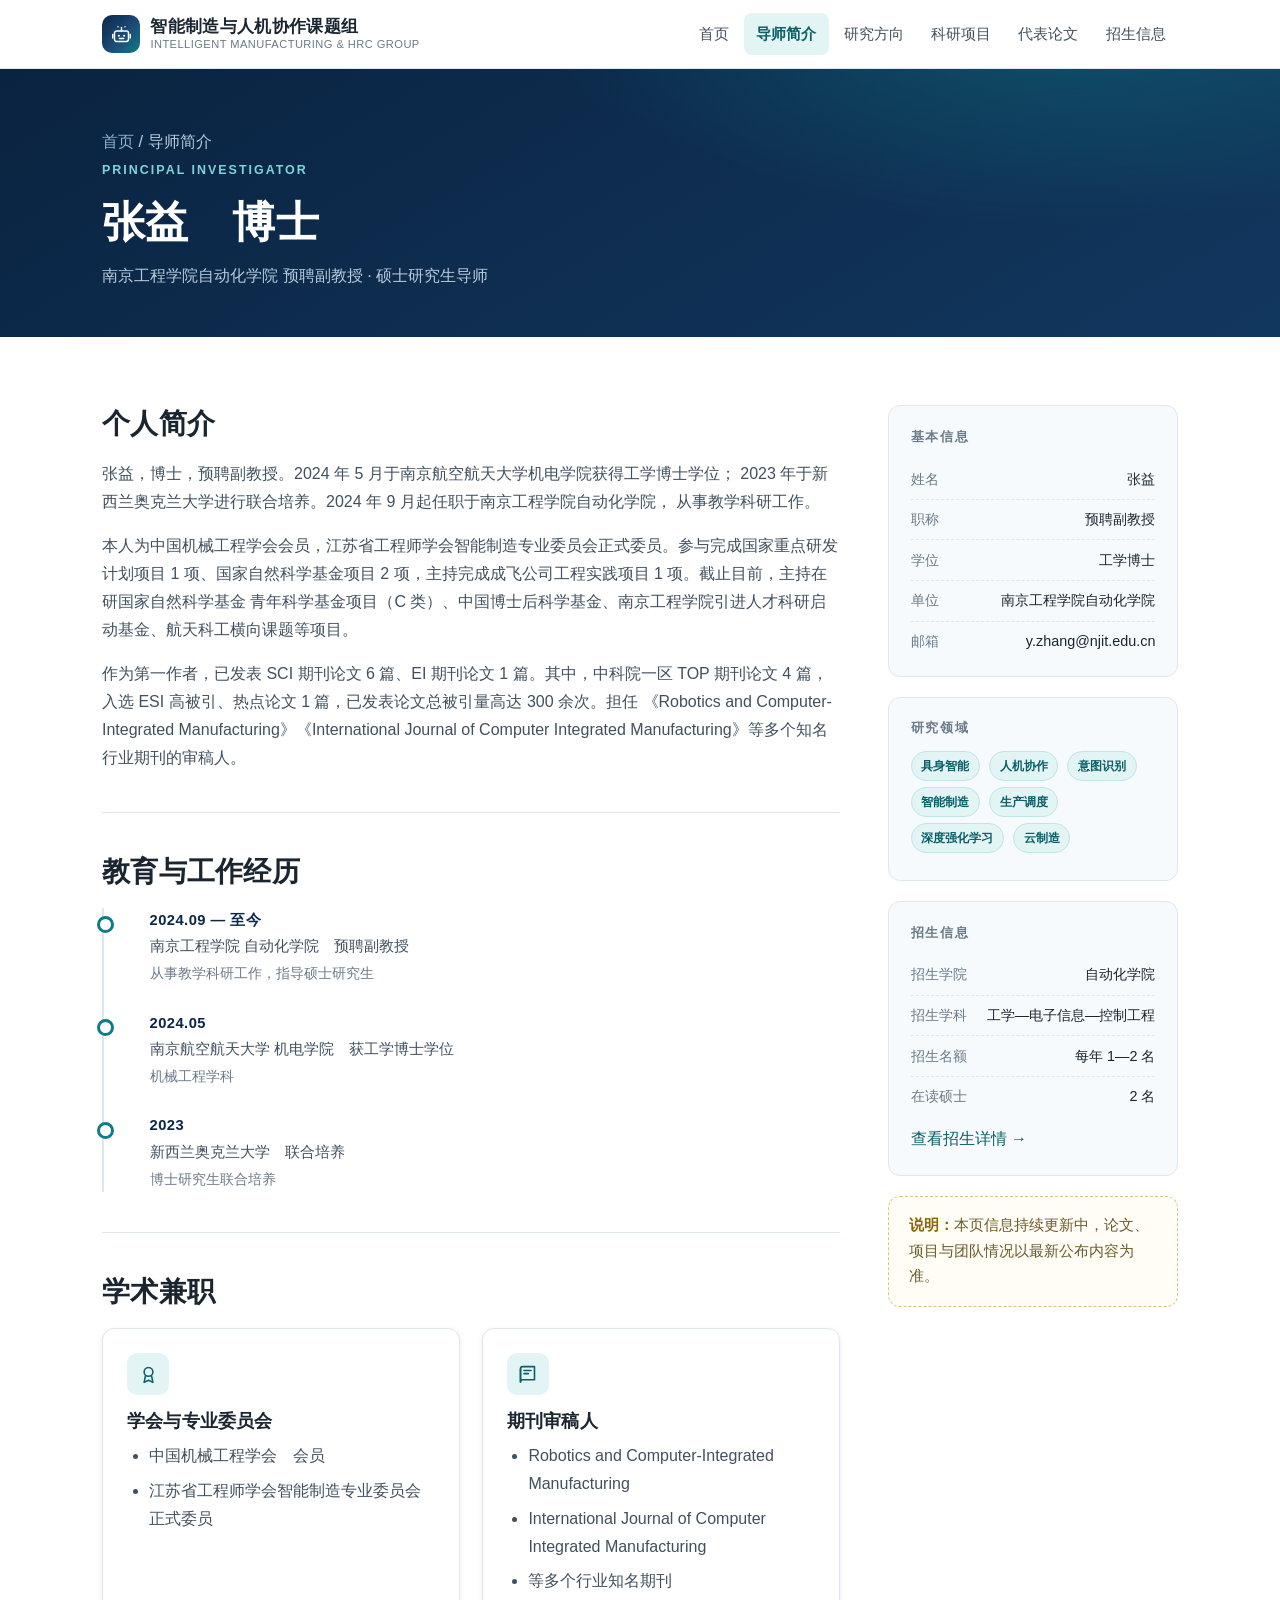
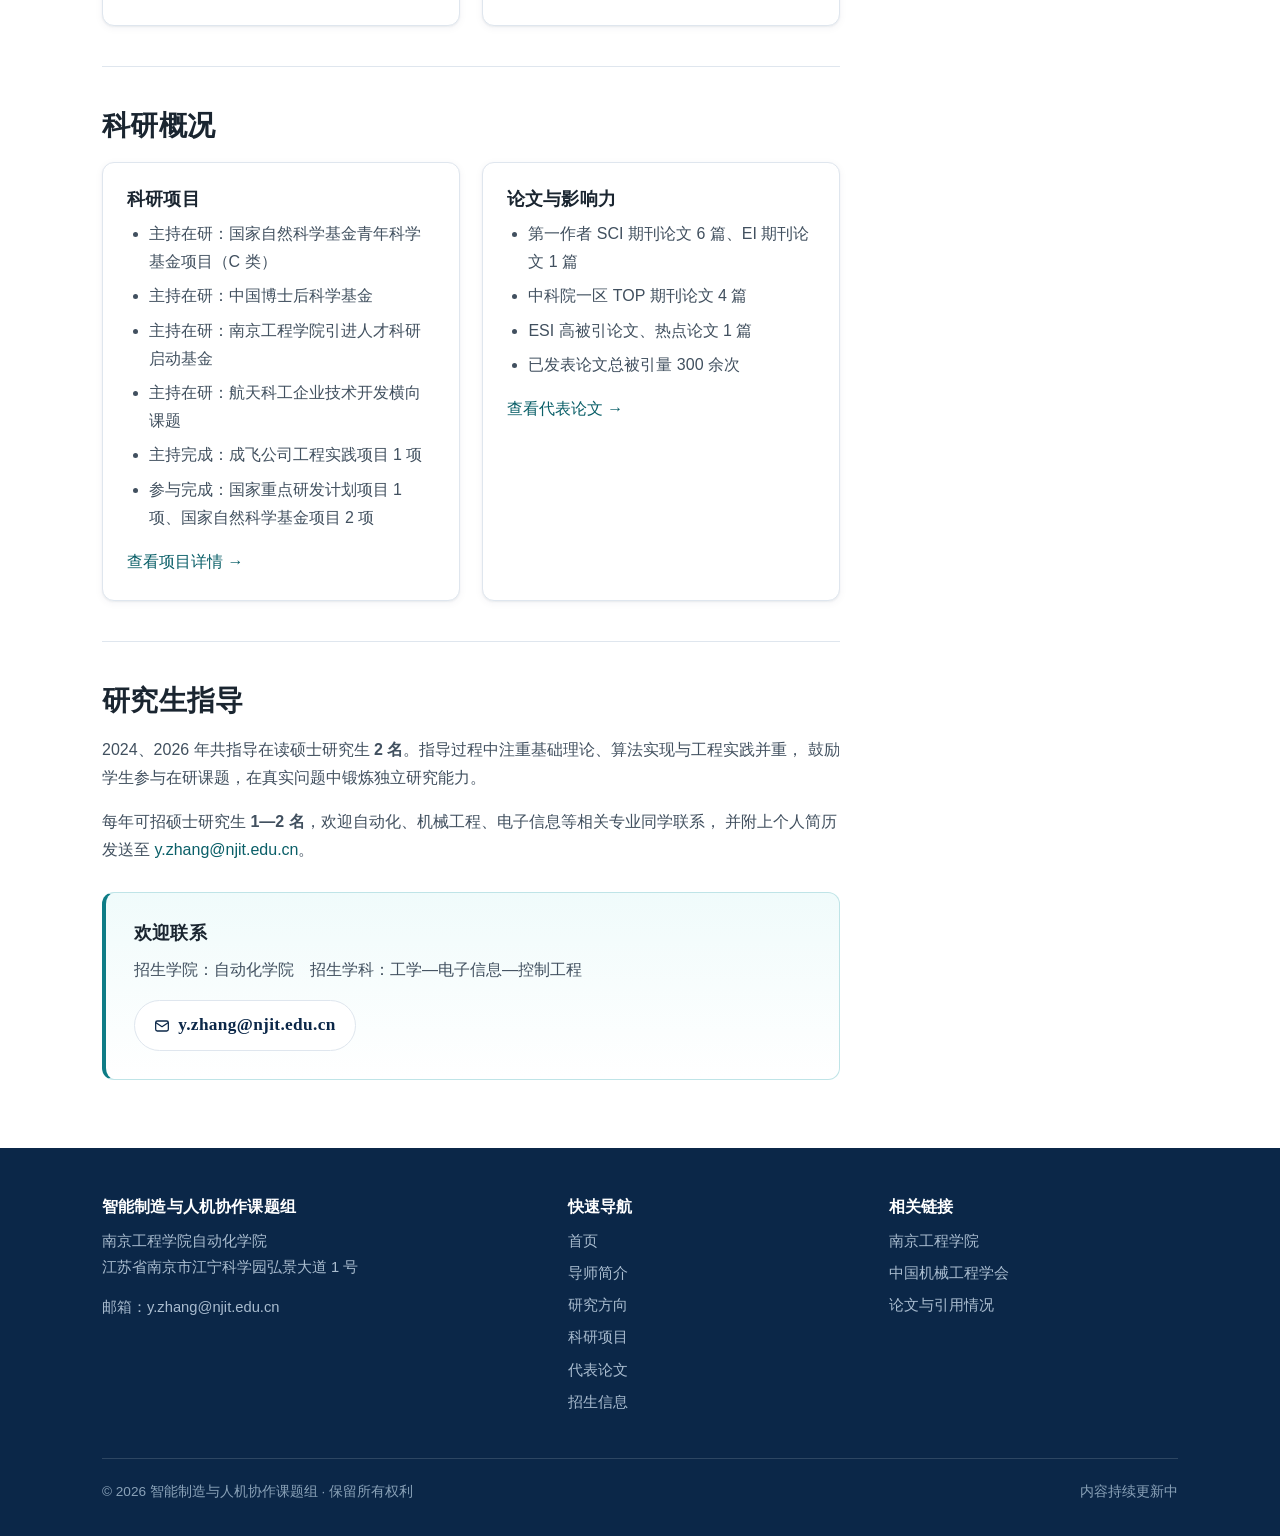
==== advisor.html @ e2186bc4 "初始化课题组网站：6 个页面、样式与脚本、GitHub Pages 部署配置" ====
<!DOCTYPE html>
<html lang="zh-CN">
<head>
<meta charset="UTF-8">
<meta name="viewport" content="width=device-width, initial-scale=1">
<title>导师简介 | 智能制造与人机协作课题组</title>
<meta name="description" content="张益，博士，南京工程学院自动化学院预聘副教授。南京航空航天大学工学博士，新西兰奥克兰大学联合培养。主持国家自然科学基金青年科学基金项目（C类）、中国博士后科学基金等，第一作者发表SCI论文6篇、EI论文1篇。">
<meta name="keywords" content="张益,南京工程学院,自动化学院,预聘副教授,智能制造,人机协作,硕士生导师">
<link rel="icon" href="favicon.svg" type="image/svg+xml">
<meta name="theme-color" content="#0b2748">
<link rel="stylesheet" href="assets/css/style.css">
</head>
<body>

<a class="skip-link" href="#main">跳到主要内容</a>

<header class="site-header">
  <nav class="wrap nav" aria-label="主导航">
    <a class="brand" href="index.html">
      <span class="brand__mark" aria-hidden="true">
        <svg width="21" height="21" viewBox="0 0 24 24" fill="none" stroke="currentColor" stroke-width="1.7" stroke-linecap="round" stroke-linejoin="round">
          <rect x="4" y="8" width="16" height="12" rx="2.5"/>
          <path d="M12 8V4M8 3.2h0M16 3.2h0"/>
          <circle cx="9" cy="13.5" r="1.2" fill="currentColor" stroke="none"/>
          <circle cx="15" cy="13.5" r="1.2" fill="currentColor" stroke="none"/>
          <path d="M9.5 16.6h5"/>
          <path d="M2 12v4M22 12v4"/>
        </svg>
      </span>
      <span class="brand__text">
        <span class="brand__cn">智能制造与人机协作课题组</span>
        <span class="brand__en">Intelligent Manufacturing &amp; HRC Group</span>
      </span>
    </a>

    <button class="nav__toggle" type="button" aria-label="展开导航菜单" aria-expanded="false" aria-controls="site-menu">
      <svg width="22" height="22" viewBox="0 0 24 24" fill="none" stroke="currentColor" stroke-width="2" stroke-linecap="round" aria-hidden="true">
        <path d="M4 7h16M4 12h16M4 17h16"/>
      </svg>
    </button>

    <ul class="nav__list" id="site-menu">
      <li><a class="nav__link" href="index.html">首页</a></li>
      <li><a class="nav__link" href="advisor.html">导师简介</a></li>
      <li><a class="nav__link" href="research.html">研究方向</a></li>
      <li><a class="nav__link" href="projects.html">科研项目</a></li>
      <li><a class="nav__link" href="publications.html">代表论文</a></li>
      <li><a class="nav__link" href="join.html">招生信息</a></li>
    </ul>
  </nav>
</header>

<main id="main">

  <section class="page-hero">
    <div class="wrap">
      <p class="crumb"><a href="index.html">首页</a> / 导师简介</p>
      <span class="eyebrow">Principal Investigator</span>
      <h1>张益　博士</h1>
      <p>南京工程学院自动化学院 预聘副教授 · 硕士研究生导师</p>
    </div>
  </section>

  <section class="section">
    <div class="wrap profile">

      <!-- ---------- 主内容 ---------- -->
      <div>
        <h2>个人简介</h2>
        <p>
          张益，博士，预聘副教授。2024 年 5 月于南京航空航天大学机电学院获得工学博士学位；
          2023 年于新西兰奥克兰大学进行联合培养。2024 年 9 月起任职于南京工程学院自动化学院，
          从事教学科研工作。
        </p>
        <p>
          本人为中国机械工程学会会员，江苏省工程师学会智能制造专业委员会正式委员。参与完成国家重点研发计划项目
          1 项、国家自然科学基金项目 2 项，主持完成成飞公司工程实践项目 1 项。截止目前，主持在研国家自然科学基金
          青年科学基金项目（C 类）、中国博士后科学基金、南京工程学院引进人才科研启动基金、航天科工横向课题等项目。
        </p>
        <p>
          作为第一作者，已发表 SCI 期刊论文 6 篇、EI 期刊论文 1 篇。其中，中科院一区 TOP 期刊论文 4 篇，
          入选 ESI 高被引、热点论文 1 篇，已发表论文总被引量高达 300 余次。担任
          《Robotics and Computer-Integrated Manufacturing》《International Journal of Computer Integrated
          Manufacturing》等多个知名行业期刊的审稿人。
        </p>

        <hr>

        <h2>教育与工作经历</h2>
        <ol class="timeline">
          <li>
            <span class="timeline__year">2024.09 — 至今</span>
            <span class="timeline__text">南京工程学院 自动化学院　预聘副教授<br><em>从事教学科研工作，指导硕士研究生</em></span>
          </li>
          <li>
            <span class="timeline__year">2024.05</span>
            <span class="timeline__text">南京航空航天大学 机电学院　获工学博士学位<br><em>机械工程学科</em></span>
          </li>
          <li>
            <span class="timeline__year">2023</span>
            <span class="timeline__text">新西兰奥克兰大学　联合培养<br><em>博士研究生联合培养</em></span>
          </li>
        </ol>

        <hr>

        <h2>学术兼职</h2>
        <div class="grid grid--2">
          <article class="card">
            <div class="card__icon" aria-hidden="true">
              <svg width="21" height="21" viewBox="0 0 24 24" fill="none" stroke="currentColor" stroke-width="1.8" stroke-linecap="round" stroke-linejoin="round">
                <circle cx="12" cy="9" r="5"/><path d="M8.5 13.5 7 21l5-2.5 5 2.5-1.5-7.5"/>
              </svg>
            </div>
            <h3>学会与专业委员会</h3>
            <ul>
              <li>中国机械工程学会　会员</li>
              <li>江苏省工程师学会智能制造专业委员会　正式委员</li>
            </ul>
          </article>

          <article class="card">
            <div class="card__icon" aria-hidden="true">
              <svg width="21" height="21" viewBox="0 0 24 24" fill="none" stroke="currentColor" stroke-width="1.8" stroke-linecap="round" stroke-linejoin="round">
                <path d="M4 5.5A2.5 2.5 0 0 1 6.5 3H20v15H6.5A2.5 2.5 0 0 0 4 20.5z"/><path d="M4 5.5v15"/><path d="M8 7.5h8M8 11h5"/>
              </svg>
            </div>
            <h3>期刊审稿人</h3>
            <ul>
              <li>Robotics and Computer-Integrated Manufacturing</li>
              <li>International Journal of Computer Integrated Manufacturing</li>
              <li>等多个行业知名期刊</li>
            </ul>
          </article>
        </div>

        <hr>

        <h2>科研概况</h2>
        <div class="grid grid--2">
          <article class="card">
            <h3>科研项目</h3>
            <ul>
              <li>主持在研：国家自然科学基金青年科学基金项目（C 类）</li>
              <li>主持在研：中国博士后科学基金</li>
              <li>主持在研：南京工程学院引进人才科研启动基金</li>
              <li>主持在研：航天科工企业技术开发横向课题</li>
              <li>主持完成：成飞公司工程实践项目 1 项</li>
              <li>参与完成：国家重点研发计划项目 1 项、国家自然科学基金项目 2 项</li>
            </ul>
            <p style="margin-bottom:0;"><a href="projects.html">查看项目详情 →</a></p>
          </article>

          <article class="card">
            <h3>论文与影响力</h3>
            <ul>
              <li>第一作者 SCI 期刊论文 6 篇、EI 期刊论文 1 篇</li>
              <li>中科院一区 TOP 期刊论文 4 篇</li>
              <li>ESI 高被引论文、热点论文 1 篇</li>
              <li>已发表论文总被引量 300 余次</li>
            </ul>
            <p style="margin-bottom:0;"><a href="publications.html">查看代表论文 →</a></p>
          </article>
        </div>

        <hr>

        <h2>研究生指导</h2>
        <p>
          2024、2026 年共指导在读硕士研究生 <strong>2 名</strong>。指导过程中注重基础理论、算法实现与工程实践并重，
          鼓励学生参与在研课题，在真实问题中锻炼独立研究能力。
        </p>
        <p>
          每年可招硕士研究生 <strong>1—2 名</strong>，欢迎自动化、机械工程、电子信息等相关专业同学联系，
          并附上个人简历发送至 <a href="mailto:y.zhang@njit.edu.cn">y.zhang@njit.edu.cn</a>。
        </p>

        <div class="callout" style="margin-top:1.75rem;">
          <h3>欢迎联系</h3>
          <p style="margin-bottom:.5rem;">
            招生学院：自动化学院　招生学科：工学—电子信息—控制工程
          </p>
          <a class="email" href="mailto:y.zhang@njit.edu.cn">
            <svg width="16" height="16" viewBox="0 0 24 24" fill="none" stroke="currentColor" stroke-width="1.9" stroke-linecap="round" stroke-linejoin="round" aria-hidden="true">
              <rect x="2.5" y="4.5" width="19" height="15" rx="2.5"/><path d="m3 7 9 6 9-6"/>
            </svg>
            y.zhang@njit.edu.cn
          </a>
        </div>
      </div>

      <!-- ---------- 侧栏 ---------- -->
      <aside aria-label="个人信息速览">
        <div class="aside-card">
          <h3>基本信息</h3>
          <ul>
            <li><span>姓名</span><span>张益</span></li>
            <li><span>职称</span><span>预聘副教授</span></li>
            <li><span>学位</span><span>工学博士</span></li>
            <li><span>单位</span><span>南京工程学院自动化学院</span></li>
            <li><span>邮箱</span><span>y.zhang@njit.edu.cn</span></li>
          </ul>
        </div>

        <div class="aside-card">
          <h3>研究领域</h3>
          <div>
            <span class="tag tag--accent">具身智能</span>
            <span class="tag tag--accent">人机协作</span>
            <span class="tag tag--accent">意图识别</span>
            <span class="tag tag--accent">智能制造</span>
            <span class="tag tag--accent">生产调度</span>
            <span class="tag tag--accent">深度强化学习</span>
            <span class="tag tag--accent">云制造</span>
          </div>
        </div>

        <div class="aside-card">
          <h3>招生信息</h3>
          <ul>
            <li><span>招生学院</span><span>自动化学院</span></li>
            <li><span>招生学科</span><span>工学—电子信息—控制工程</span></li>
            <li><span>招生名额</span><span>每年 1—2 名</span></li>
            <li><span>在读硕士</span><span>2 名</span></li>
          </ul>
          <p style="margin:1rem 0 0;"><a href="join.html">查看招生详情 →</a></p>
        </div>

        <div class="note">
          <strong>说明：</strong>本页信息持续更新中，论文、项目与团队情况以最新公布内容为准。
        </div>
      </aside>

    </div>
  </section>

</main>

<footer class="site-footer">
  <div class="wrap">
    <div class="footer__grid">
      <div>
        <h3>智能制造与人机协作课题组</h3>
        <p>
          南京工程学院自动化学院<br>
          江苏省南京市江宁科学园弘景大道 1 号
        </p>
        <p>
          邮箱：<a href="mailto:y.zhang@njit.edu.cn">y.zhang@njit.edu.cn</a>
        </p>
      </div>

      <div>
        <h3>快速导航</h3>
        <ul>
          <li><a href="index.html">首页</a></li>
          <li><a href="advisor.html">导师简介</a></li>
          <li><a href="research.html">研究方向</a></li>
          <li><a href="projects.html">科研项目</a></li>
          <li><a href="publications.html">代表论文</a></li>
          <li><a href="join.html">招生信息</a></li>
        </ul>
      </div>

      <div>
        <h3>相关链接</h3>
        <ul>
          <li><a href="https://www.njit.edu.cn" target="_blank" rel="noopener">南京工程学院</a></li>
          <li><a href="https://www.cmes.org" target="_blank" rel="noopener">中国机械工程学会</a></li>
          <li><a href="publications.html">论文与引用情况</a></li>
        </ul>
      </div>
    </div>

    <div class="footer__bottom">
      <span>© <span data-year>2025</span> 智能制造与人机协作课题组 · 保留所有权利</span>
      <span>内容持续更新中</span>
    </div>
  </div>
</footer>

<script src="assets/js/main.js"></script>
</body>
</html>
---- assets/css/style.css ----
/* ==========================================================================
   课题组介绍网站 — 共享样式
   ========================================================================== */

:root {
  --navy: #0b2748;
  --navy-800: #12375f;
  --navy-700: #1c4a78;
  --navy-50: #f4f8fc;
  --accent: #0e7c86;
  --accent-dark: #0a5f68;
  --accent-soft: #e3f4f5;
  --gold: #b8860b;
  --ink: #1a2530;
  --body: #41505f;
  --muted: #6b7a89;
  --line: #dfe6ee;
  --line-soft: #eef3f8;
  --bg: #ffffff;
  --bg-soft: #f7fafc;
  --radius: 12px;
  --radius-lg: 18px;
  --shadow-sm: 0 1px 2px rgba(11, 39, 72, .06), 0 2px 8px rgba(11, 39, 72, .05);
  --shadow-md: 0 4px 12px rgba(11, 39, 72, .08), 0 12px 28px rgba(11, 39, 72, .07);
  --wrap: 1120px;
  --sans: "Segoe UI", "Microsoft YaHei", "PingFang SC", "Hiragino Sans GB",
          "Helvetica Neue", Arial, sans-serif;
  --serif: "Times New Roman", "Songti SC", "SimSun", Georgia, serif;
}

* { box-sizing: border-box; }

html {
  scroll-behavior: smooth;
  scroll-padding-top: 90px;
}

body {
  margin: 0;
  font-family: var(--sans);
  font-size: 16px;
  line-height: 1.75;
  color: var(--body);
  background: var(--bg);
  -webkit-font-smoothing: antialiased;
  text-rendering: optimizeLegibility;
}

h1, h2, h3, h4 {
  color: var(--ink);
  line-height: 1.35;
  margin: 0 0 .6em;
  font-weight: 700;
  letter-spacing: .01em;
}

h1 { font-size: clamp(1.9rem, 4vw, 2.7rem); }
h2 { font-size: clamp(1.35rem, 2.4vw, 1.75rem); }
h3 { font-size: 1.15rem; }
h4 { font-size: 1rem; }

p { margin: 0 0 1em; }

a {
  color: var(--accent-dark);
  text-decoration: none;
  transition: color .18s ease;
}

a:hover { color: var(--navy-700); }

ul, ol { margin: 0 0 1em; padding-left: 1.35em; }
li { margin-bottom: .4em; }

img { max-width: 100%; height: auto; display: block; }

hr {
  border: 0;
  border-top: 1px solid var(--line);
  margin: 2.5rem 0;
}

:focus-visible {
  outline: 3px solid var(--accent);
  outline-offset: 2px;
  border-radius: 4px;
}

.skip-link {
  position: absolute;
  left: -9999px;
  top: 0;
  z-index: 999;
  background: var(--navy);
  color: #fff;
  padding: .7rem 1.1rem;
  border-radius: 0 0 8px 0;
}
.skip-link:focus { left: 0; color: #fff; }

/* ---------- 布局 ---------- */

.wrap {
  width: 100%;
  max-width: var(--wrap);
  margin: 0 auto;
  padding: 0 22px;
}

.section { padding: 4.25rem 0; }
.section--soft { background: var(--bg-soft); border-top: 1px solid var(--line-soft); border-bottom: 1px solid var(--line-soft); }
.section--navy { background: var(--navy); color: #cfdcea; }
.section--navy h1, .section--navy h2, .section--navy h3 { color: #fff; }

.section-head {
  max-width: 780px;
  margin-bottom: 2.25rem;
}

.eyebrow {
  display: inline-block;
  font-size: .78rem;
  font-weight: 700;
  letter-spacing: .16em;
  text-transform: uppercase;
  color: var(--accent);
  margin-bottom: .7rem;
}
.section--navy .eyebrow { color: #7fd3da; }

.lead {
  font-size: 1.06rem;
  color: var(--body);
}
.section--navy .lead { color: #c3d3e3; }

.section-head p:last-child { margin-bottom: 0; }

/* ---------- 顶部导航 ---------- */

.site-header {
  position: sticky;
  top: 0;
  z-index: 100;
  background: rgba(255, 255, 255, .92);
  backdrop-filter: saturate(160%) blur(10px);
  border-bottom: 1px solid var(--line);
}

.nav {
  display: flex;
  align-items: center;
  justify-content: space-between;
  gap: 1rem;
  min-height: 68px;
}

.brand {
  display: flex;
  align-items: center;
  gap: .65rem;
  color: var(--ink);
  font-weight: 700;
  flex-shrink: 0;
}
.brand:hover { color: var(--navy-700); }

.brand__mark {
  width: 38px;
  height: 38px;
  flex: 0 0 38px;
  display: grid;
  place-items: center;
  border-radius: 10px;
  background: linear-gradient(135deg, var(--navy) 0%, var(--navy-700) 55%, var(--accent) 100%);
  color: #fff;
}

.brand__text { display: flex; flex-direction: column; line-height: 1.2; }
.brand__cn { font-size: 1.06rem; letter-spacing: .02em; }
.brand__en {
  font-size: .695rem;
  font-weight: 500;
  color: var(--muted);
  letter-spacing: .04em;
  text-transform: uppercase;
}

.nav__list {
  display: flex;
  align-items: center;
  gap: .15rem;
  list-style: none;
  margin: 0;
  padding: 0;
}
.nav__list li { margin: 0; }

.nav__link {
  display: block;
  padding: .5rem .78rem;
  border-radius: 8px;
  font-size: .94rem;
  font-weight: 500;
  color: var(--body);
  white-space: nowrap;
}
.nav__link:hover { background: var(--navy-50); color: var(--navy-700); }
.nav__link[aria-current="page"] {
  color: var(--accent-dark);
  background: var(--accent-soft);
  font-weight: 700;
}

.nav__toggle {
  display: none;
  width: 44px;
  height: 44px;
  border: 1px solid var(--line);
  border-radius: 10px;
  background: #fff;
  color: var(--ink);
  cursor: pointer;
  padding: 0;
  place-items: center;
}
.nav__toggle:hover { background: var(--navy-50); }

/* ---------- 按钮 ---------- */

.btn {
  display: inline-flex;
  align-items: center;
  gap: .5rem;
  padding: .72rem 1.35rem;
  border-radius: 999px;
  font-size: .95rem;
  font-weight: 600;
  border: 1px solid transparent;
  cursor: pointer;
  transition: transform .16s ease, background .2s ease, color .2s ease, box-shadow .2s ease;
  white-space: nowrap;
}
.btn:hover { transform: translateY(-1px); }

.btn--primary { background: var(--accent); color: #fff; box-shadow: var(--shadow-sm); }
.btn--primary:hover { background: var(--accent-dark); color: #fff; box-shadow: var(--shadow-md); }

.btn--ghost { border-color: var(--line); color: var(--ink); background: #fff; }
.btn--ghost:hover { border-color: var(--accent); color: var(--accent-dark); background: var(--accent-soft); }

.section--navy .btn--ghost,
.hero .btn--ghost { border-color: rgba(255,255,255,.35); color: #fff; background: rgba(255,255,255,.06); }
.section--navy .btn--ghost:hover,
.hero .btn--ghost:hover { background: rgba(255,255,255,.16); color: #fff; border-color: rgba(255,255,255,.6); }

.btn-row { display: flex; flex-wrap: wrap; gap: .75rem; margin-top: 1.5rem; }

/* ---------- 首页 Hero ---------- */

.hero {
  position: relative;
  overflow: hidden;
  color: #dbe6f0;
  background:
    radial-gradient(1100px 480px at 78% -8%, rgba(14, 124, 134, .55) 0%, rgba(14, 124, 134, 0) 62%),
    radial-gradient(760px 420px at 6% 106%, rgba(28, 74, 120, .75) 0%, rgba(28, 74, 120, 0) 60%),
    linear-gradient(160deg, #0a2340 0%, #0d2f52 52%, #0b2748 100%);
  padding: 5rem 0 4.5rem;
}

.hero__grid {
  position: absolute;
  inset: 0;
  background-image:
    linear-gradient(rgba(255,255,255,.045) 1px, transparent 1px),
    linear-gradient(90deg, rgba(255,255,255,.045) 1px, transparent 1px);
  background-size: 62px 62px;
  mask-image: linear-gradient(180deg, rgba(0,0,0,.7), transparent 78%);
  -webkit-mask-image: linear-gradient(180deg, rgba(0,0,0,.7), transparent 78%);
  pointer-events: none;
}

.hero__inner { position: relative; display: grid; grid-template-columns: minmax(0, 1.55fr) minmax(0, 1fr); gap: 3rem; align-items: center; }

.hero__tag {
  display: inline-flex;
  align-items: center;
  gap: .5rem;
  padding: .38rem .9rem;
  margin-bottom: 1.25rem;
  border: 1px solid rgba(255,255,255,.28);
  border-radius: 999px;
  font-size: .82rem;
  letter-spacing: .06em;
  color: #a9d8dd;
  background: rgba(255,255,255,.06);
}

.hero h1 { color: #fff; margin-bottom: 1rem; }
.hero__en {
  font-family: var(--serif);
  font-size: clamp(.95rem, 1.7vw, 1.12rem);
  letter-spacing: .06em;
  color: #8fb4cf;
  margin: -.3rem 0 1.25rem;
}
.hero__desc { font-size: 1.05rem; color: #c6d6e5; max-width: 62ch; margin-bottom: 0; }

.hero__card {
  background: rgba(255,255,255,.075);
  border: 1px solid rgba(255,255,255,.16);
  border-radius: var(--radius-lg);
  padding: 1.6rem 1.5rem;
  backdrop-filter: blur(6px);
}
.hero__card h2 { font-size: 1.02rem; color: #fff; margin-bottom: .9rem; letter-spacing: .05em; }
.hero__card ul { list-style: none; margin: 0; padding: 0; }
.hero__card li {
  display: flex;
  gap: .6rem;
  align-items: flex-start;
  font-size: .9rem;
  color: #c6d6e5;
  padding: .5rem 0;
  border-bottom: 1px dashed rgba(255,255,255,.14);
  margin: 0;
}
.hero__card li:last-child { border-bottom: 0; padding-bottom: 0; }
.hero__card li strong { color: #fff; font-weight: 600; }
.hero__card .dot { color: #7fd3da; line-height: 1.75; }

/* ---------- 数据条 ---------- */

.stats {
  display: grid;
  grid-template-columns: repeat(4, minmax(0, 1fr));
  gap: 1px;
  background: var(--line);
  border: 1px solid var(--line);
  border-radius: var(--radius-lg);
  overflow: hidden;
  margin-top: -2.4rem;
  position: relative;
  z-index: 2;
  box-shadow: var(--shadow-md);
}
.stat { background: #fff; padding: 1.5rem 1.25rem; text-align: center; }
.stat__num {
  display: block;
  font-size: clamp(1.6rem, 3vw, 2.05rem);
  font-weight: 700;
  color: var(--navy);
  line-height: 1.2;
  letter-spacing: -.01em;
}
.stat__num small { font-size: .58em; font-weight: 600; color: var(--accent); margin-left: .12em; }
.stat__label { display: block; font-size: .85rem; color: var(--muted); margin-top: .35rem; }

/* 卡片内复用数据样式时，确保居中 */
.card > .stat__num,
.card > .stat__label { display: block; text-align: center; }

/* ---------- 通用卡片网格 ---------- */

.grid { display: grid; gap: 1.35rem; }
.grid--2 { grid-template-columns: repeat(2, minmax(0, 1fr)); }
.grid--3 { grid-template-columns: repeat(3, minmax(0, 1fr)); }
.grid--4 { grid-template-columns: repeat(4, minmax(0, 1fr)); }

.card {
  background: #fff;
  border: 1px solid var(--line);
  border-radius: var(--radius);
  padding: 1.5rem;
  box-shadow: var(--shadow-sm);
  transition: transform .18s ease, box-shadow .18s ease, border-color .18s ease;
}
.card:hover { transform: translateY(-3px); box-shadow: var(--shadow-md); border-color: #cfdce8; }
.card h3 { margin-bottom: .5rem; }
.card p { margin-bottom: .75rem; }
.card p:last-child, .card ul:last-child { margin-bottom: 0; }
.card__icon {
  width: 42px;
  height: 42px;
  display: grid;
  place-items: center;
  border-radius: 10px;
  background: var(--accent-soft);
  color: var(--accent-dark);
  margin-bottom: .9rem;
}
.card--accent { border-top: 3px solid var(--accent); }

.card__meta {
  font-size: .82rem;
  color: var(--muted);
  letter-spacing: .04em;
  text-transform: uppercase;
  margin-bottom: .35rem;
}

.tag {
  display: inline-block;
  padding: .2rem .6rem;
  margin: 0 .3rem .35rem 0;
  border-radius: 999px;
  font-size: .76rem;
  font-weight: 600;
  background: var(--navy-50);
  color: var(--navy-700);
  border: 1px solid #dbe6f1;
}
.tag--accent { background: var(--accent-soft); color: var(--accent-dark); border-color: #bfe4e7; }
.tag--gold { background: #fdf6e3; color: #8a6508; border-color: #f0e0b4; }

/* ---------- 页面标题区 ---------- */

.page-hero {
  background:
    radial-gradient(820px 320px at 84% -20%, rgba(14,124,134,.45), rgba(14,124,134,0) 65%),
    linear-gradient(150deg, #0a2340 0%, #12375f 100%);
  color: #cfdcea;
  padding: 3.6rem 0 3rem;
}
.page-hero h1 { color: #fff; margin-bottom: .55rem; }
.page-hero p { color: #b9cbdd; font-size: 1.03rem; margin-bottom: 0; max-width: 70ch; }
.page-hero .eyebrow { color: #7fd3da; }

.crumb { font-size: .85rem; color: #8fb4cf; margin-bottom: 1rem; }
.crumb a { color: #8fb4cf; }
.crumb a:hover { color: #fff; }

/* ---------- 导师简介 ---------- */

.profile { display: grid; grid-template-columns: minmax(0, 1fr) 290px; gap: 3rem; align-items: start; }

.profile__name { display: flex; align-items: baseline; flex-wrap: wrap; gap: .8rem; margin-bottom: .35rem; }
.profile__name h1 { margin: 0; }
.profile__name span { font-size: 1rem; color: var(--muted); letter-spacing: .05em; }
.profile__title { font-size: 1.05rem; font-weight: 600; color: var(--accent-dark); margin-bottom: 1.35rem; }

.aside-card {
  border: 1px solid var(--line);
  border-radius: var(--radius);
  padding: 1.35rem;
  background: var(--bg-soft);
  margin-bottom: 1.25rem;
}
.aside-card h3 {
  font-size: .82rem;
  letter-spacing: .14em;
  text-transform: uppercase;
  color: var(--muted);
  margin-bottom: .85rem;
}
.aside-card ul { list-style: none; margin: 0; padding: 0; }
.aside-card li {
  font-size: .9rem;
  padding: .45rem 0;
  border-bottom: 1px dashed var(--line);
  margin: 0;
  display: grid;
  grid-template-columns: auto minmax(0, 1fr);
  gap: .8rem;
}
.aside-card li:last-child { border-bottom: 0; padding-bottom: 0; }
.aside-card li > span:first-child { color: var(--muted); white-space: nowrap; }
.aside-card li > span:last-child { text-align: right; color: var(--ink); }

/* ---------- 时间轴 ---------- */

.timeline { list-style: none; margin: 0; padding: 0 0 0 1.5rem; border-left: 2px solid var(--line); }
.timeline li { position: relative; padding: 0 0 1.5rem 1.35rem; margin: 0; }
.timeline li:last-child { padding-bottom: 0; }
.timeline li::before {
  content: "";
  position: absolute;
  left: -1.95rem;
  top: .55rem;
  width: 11px;
  height: 11px;
  border-radius: 50%;
  background: #fff;
  border: 3px solid var(--accent);
}
.timeline__year { display: block; font-weight: 700; color: var(--navy); font-size: .92rem; letter-spacing: .03em; }
.timeline__text { display: block; font-size: .95rem; }
.timeline__text em { color: var(--muted); font-style: normal; font-size: .88rem; }

/* ---------- 论文列表 ---------- */

.pub-filters {
  display: flex;
  flex-wrap: wrap;
  gap: .5rem;
  margin-bottom: 1.75rem;
}

.pub-list { list-style: none; margin: 0; padding: 0; counter-reset: pub; }

.pub {
  counter-increment: pub;
  position: relative;
  padding: 1.35rem 1.5rem 1.35rem 3.6rem;
  border: 1px solid var(--line);
  border-radius: var(--radius);
  background: #fff;
  margin-bottom: 1rem;
  box-shadow: var(--shadow-sm);
  transition: border-color .18s ease, box-shadow .18s ease;
}
.pub:hover { border-color: #cfdce8; box-shadow: var(--shadow-md); }
.pub::before {
  content: "[" counter(pub) "]";
  position: absolute;
  left: 1.4rem;
  top: 1.35rem;
  font-family: var(--serif);
  font-weight: 700;
  color: var(--accent);
  font-size: .95rem;
}

.pub__title { font-weight: 600; color: var(--ink); display: block; margin-bottom: .35rem; }
.pub__authors { display: block; font-size: .92rem; color: var(--body); margin-bottom: .3rem; }
.pub__authors b { color: var(--navy); font-weight: 700; }
.pub__venue { display: block; font-size: .92rem; color: var(--muted); font-style: italic; margin-bottom: .55rem; }
.pub__badges { display: flex; flex-wrap: wrap; gap: .35rem; }

/* ---------- 项目 ---------- */

.proj-list { display: grid; gap: 1rem; }
.proj {
  display: grid;
  grid-template-columns: 88px minmax(0, 1fr);
  gap: 1.35rem;
  align-items: start;
  padding: 1.35rem 1.5rem;
  border: 1px solid var(--line);
  border-radius: var(--radius);
  background: #fff;
  box-shadow: var(--shadow-sm);
}
.proj__no {
  font-family: var(--serif);
  font-size: 1.5rem;
  font-weight: 700;
  color: #cddbe8;
  line-height: 1;
  padding-top: .2rem;
  letter-spacing: -.02em;
}
.proj__title { font-weight: 600; color: var(--ink); font-size: 1.05rem; margin-bottom: .5rem; }
.proj__meta { display: flex; flex-wrap: wrap; gap: .35rem; }
.proj--done .proj__no { color: #d9e2ea; }
.proj--done .proj__title { color: #47576a; }

/* ---------- 招生 ---------- */

.callout {
  border: 1px solid #bfe4e7;
  background: linear-gradient(180deg, #f0fbfb 0%, #ffffff 100%);
  border-left: 4px solid var(--accent);
  border-radius: var(--radius);
  padding: 1.75rem;
}
.callout h3 { margin-bottom: .6rem; }

.email {
  display: inline-flex;
  align-items: center;
  gap: .5rem;
  font-family: var(--serif);
  font-size: 1.08rem;
  font-weight: 700;
  letter-spacing: .02em;
  color: var(--navy);
  background: #fff;
  border: 1px solid var(--line);
  border-radius: 999px;
  padding: .6rem 1.2rem;
  margin-top: .5rem;
}
.email:hover { border-color: var(--accent); color: var(--accent-dark); background: var(--accent-soft); }

.checklist { list-style: none; margin: 1.25rem 0 0; padding: 0; }
.checklist li { position: relative; padding-left: 1.75rem; margin-bottom: .6rem; }
.checklist li::before {
  content: "";
  position: absolute;
  left: .25rem;
  top: .62rem;
  width: .5rem;
  height: .5rem;
  border-radius: 50%;
  background: var(--accent);
}

/* ---------- 提示条 ---------- */

.note {
  border: 1px dashed #d8c48a;
  background: #fffdf5;
  border-radius: var(--radius);
  padding: 1rem 1.25rem;
  font-size: .92rem;
  color: #6b5a2a;
}
.note strong { color: #8a6508; }

/* ---------- 页脚 ---------- */

.site-footer {
  background: var(--navy);
  color: #a9bccf;
  padding: 3rem 0 2rem;
  font-size: .92rem;
}
.site-footer h3 { color: #fff; font-size: 1rem; margin-bottom: .7rem; }
.footer__grid { display: grid; grid-template-columns: minmax(0, 1.5fr) minmax(0, 1fr) minmax(0, 1fr); gap: 2rem; }
.site-footer a { color: #a9bccf; }
.site-footer a:hover { color: #fff; }
.site-footer ul { list-style: none; margin: 0; padding: 0; }
.site-footer li { margin-bottom: .4rem; }
.footer__bottom {
  margin-top: 2.25rem;
  padding-top: 1.35rem;
  border-top: 1px solid rgba(255,255,255,.14);
  display: flex;
  flex-wrap: wrap;
  gap: .6rem 1.2rem;
  justify-content: space-between;
  font-size: .85rem;
  color: #8aa2b8;
}

/* ---------- 响应式 ---------- */

@media (max-width: 1000px) {
  .hero__inner { grid-template-columns: 1fr; gap: 2rem; }
  .profile { grid-template-columns: 1fr; gap: 2rem; }
  .grid--4 { grid-template-columns: repeat(2, minmax(0, 1fr)); }
}

@media (max-width: 860px) {
  .nav__toggle { display: grid; }

  .nav__list {
    position: absolute;
    left: 0;
    right: 0;
    top: 100%;
    flex-direction: column;
    align-items: stretch;
    gap: 0;
    padding: .5rem 14px 1rem;
    background: #fff;
    border-bottom: 1px solid var(--line);
    box-shadow: var(--shadow-md);
    display: none;
  }
  .nav__list.is-open { display: flex; }
  .nav__link { padding: .75rem .8rem; font-size: 1rem; }

  .stats { grid-template-columns: repeat(2, minmax(0, 1fr)); margin-top: -1.6rem; }
  .grid--2, .grid--3 { grid-template-columns: 1fr; }
  .footer__grid { grid-template-columns: 1fr; gap: 1.5rem; }
  .section { padding: 3rem 0; }
  .hero { padding: 3.5rem 0 3.5rem; }
  .page-hero { padding: 2.6rem 0 2.2rem; }
}

@media (max-width: 560px) {
  body { font-size: 15.5px; }
  .grid--4 { grid-template-columns: 1fr; }
  .proj { grid-template-columns: 1fr; gap: .5rem; }
  .proj__no { font-size: 1.15rem; padding-top: 0; }
  .pub { padding: 3.1rem 1.15rem 1.25rem; }
  .pub::before { top: 1.1rem; left: 1.15rem; }
  .brand__en { display: none; }
}

@media print {
  .site-header, .site-footer, .nav__toggle, .btn-row, .pub-filters { display: none !important; }
  body { font-size: 12pt; color: #000; }
  .card, .pub, .proj { box-shadow: none; break-inside: avoid; }
}
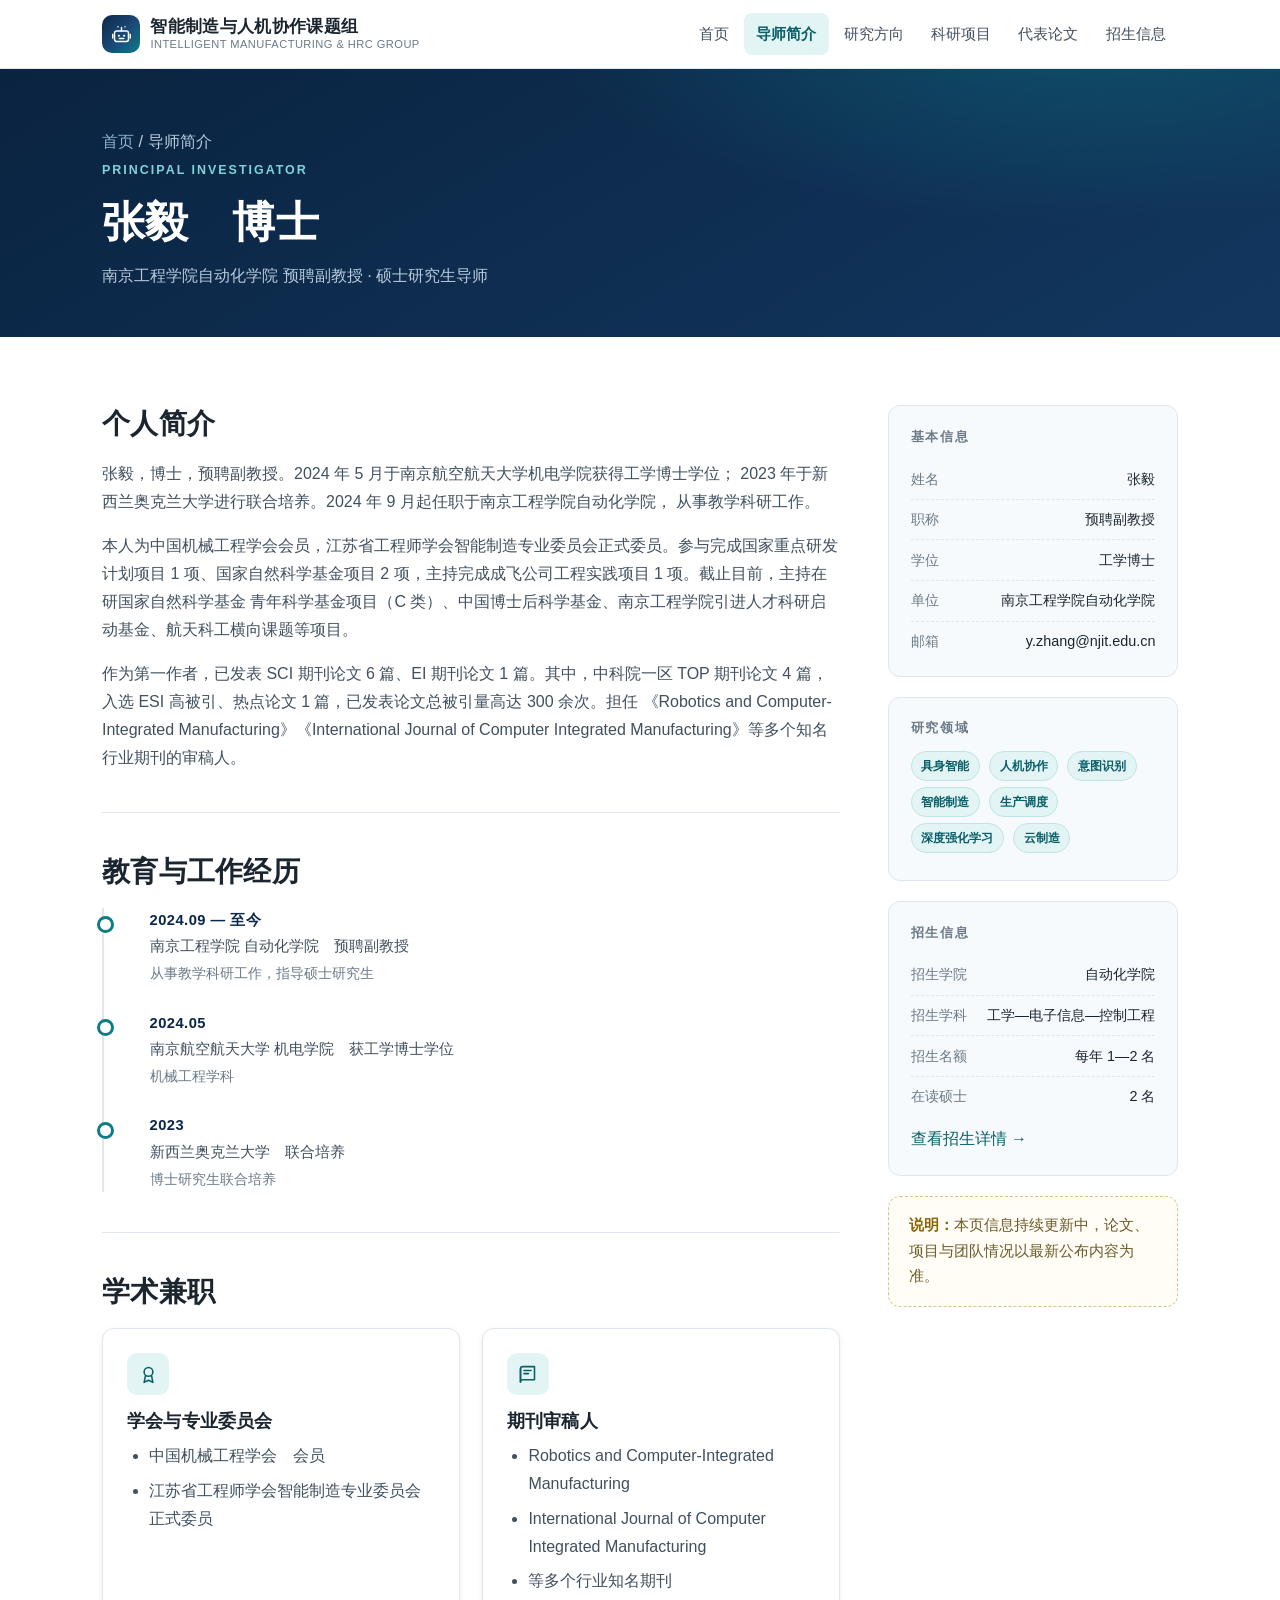
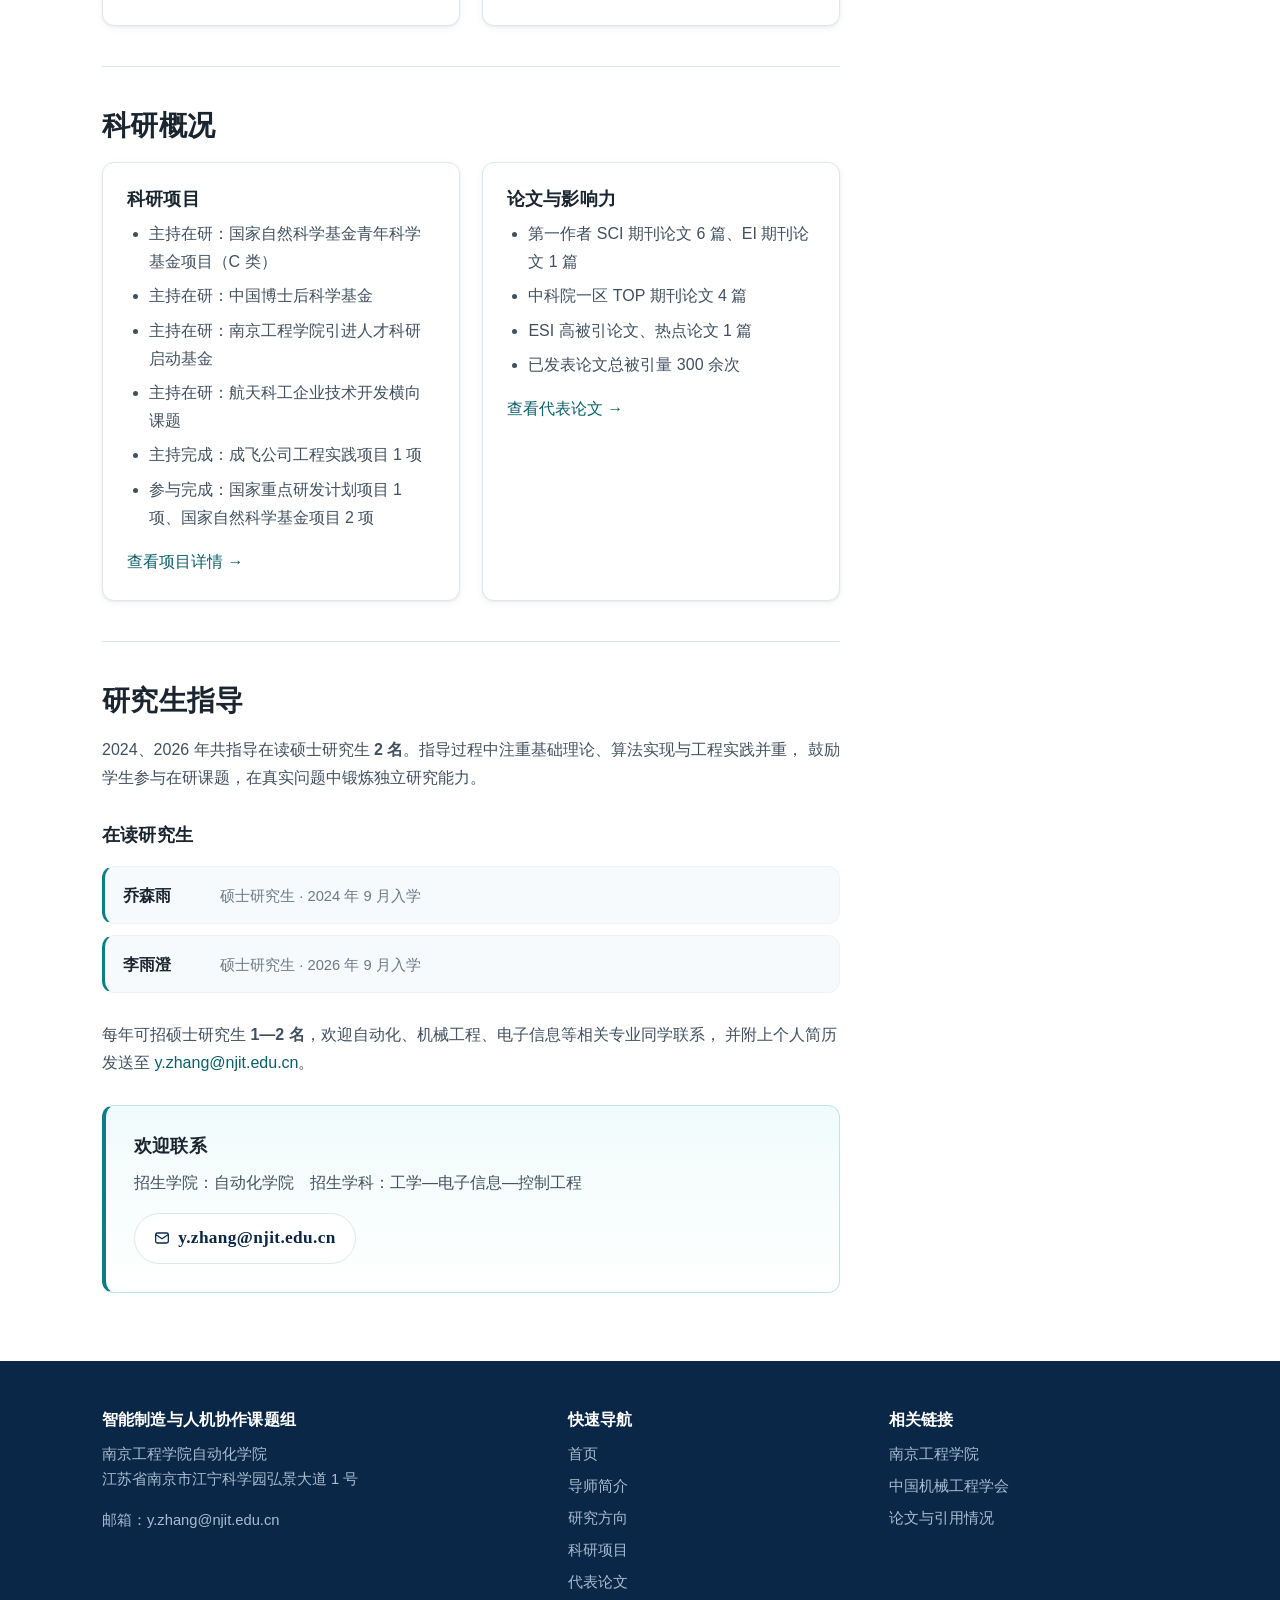
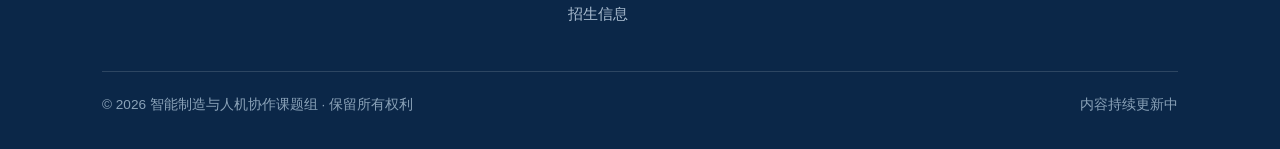
==== commit 5abc8c57: "更正导师姓名为张毅，补充在读研究生信息（乔森雨、李雨澄）" ====
--- a/advisor.html
+++ b/advisor.html
@@ -4,8 +4,8 @@
 <meta charset="UTF-8">
 <meta name="viewport" content="width=device-width, initial-scale=1">
 <title>导师简介 | 智能制造与人机协作课题组</title>
-<meta name="description" content="张益，博士，南京工程学院自动化学院预聘副教授。南京航空航天大学工学博士，新西兰奥克兰大学联合培养。主持国家自然科学基金青年科学基金项目（C类）、中国博士后科学基金等，第一作者发表SCI论文6篇、EI论文1篇。">
-<meta name="keywords" content="张益,南京工程学院,自动化学院,预聘副教授,智能制造,人机协作,硕士生导师">
+<meta name="description" content="张毅，博士，南京工程学院自动化学院预聘副教授。南京航空航天大学工学博士，新西兰奥克兰大学联合培养。主持国家自然科学基金青年科学基金项目（C类）、中国博士后科学基金等，第一作者发表SCI论文6篇、EI论文1篇。">
+<meta name="keywords" content="张毅,南京工程学院,自动化学院,预聘副教授,智能制造,人机协作,硕士生导师">
 <link rel="icon" href="favicon.svg" type="image/svg+xml">
 <meta name="theme-color" content="#0b2748">
 <link rel="stylesheet" href="assets/css/style.css">
@@ -56,7 +56,7 @@
     <div class="wrap">
       <p class="crumb"><a href="index.html">首页</a> / 导师简介</p>
       <span class="eyebrow">Principal Investigator</span>
-      <h1>张益　博士</h1>
+      <h1>张毅　博士</h1>
       <p>南京工程学院自动化学院 预聘副教授 · 硕士研究生导师</p>
     </div>
   </section>
@@ -68,7 +68,7 @@
       <div>
         <h2>个人简介</h2>
         <p>
-          张益，博士，预聘副教授。2024 年 5 月于南京航空航天大学机电学院获得工学博士学位；
+          张毅，博士，预聘副教授。2024 年 5 月于南京航空航天大学机电学院获得工学博士学位；
           2023 年于新西兰奥克兰大学进行联合培养。2024 年 9 月起任职于南京工程学院自动化学院，
           从事教学科研工作。
         </p>
@@ -170,6 +170,18 @@
           2024、2026 年共指导在读硕士研究生 <strong>2 名</strong>。指导过程中注重基础理论、算法实现与工程实践并重，
           鼓励学生参与在研课题，在真实问题中锻炼独立研究能力。
         </p>
+
+        <h3 style="margin-top:1.9rem;">在读研究生</h3>
+        <div class="member-list">
+          <div class="member">
+            <span class="member__name">乔森雨</span>
+            <span class="member__meta">硕士研究生 · 2024 年 9 月入学</span>
+          </div>
+          <div class="member">
+            <span class="member__name">李雨澄</span>
+            <span class="member__meta">硕士研究生 · 2026 年 9 月入学</span>
+          </div>
+        </div>
         <p>
           每年可招硕士研究生 <strong>1—2 名</strong>，欢迎自动化、机械工程、电子信息等相关专业同学联系，
           并附上个人简历发送至 <a href="mailto:y.zhang@njit.edu.cn">y.zhang@njit.edu.cn</a>。
@@ -194,7 +206,7 @@
         <div class="aside-card">
           <h3>基本信息</h3>
           <ul>
-            <li><span>姓名</span><span>张益</span></li>
+            <li><span>姓名</span><span>张毅</span></li>
             <li><span>职称</span><span>预聘副教授</span></li>
             <li><span>学位</span><span>工学博士</span></li>
             <li><span>单位</span><span>南京工程学院自动化学院</span></li>
--- a/assets/css/style.css
+++ b/assets/css/style.css
@@ -433,6 +433,27 @@
 
 /* ---------- 导师简介 ---------- */
 
+/* ---------- 在读研究生 ---------- */
+
+.member-list { display: grid; gap: .7rem; margin: 1.15rem 0 1.75rem; }
+.member {
+  display: flex;
+  align-items: baseline;
+  gap: 1rem;
+  padding: .85rem 1.1rem;
+  background: var(--bg-soft);
+  border: 1px solid var(--line-soft);
+  border-left: 3px solid var(--accent);
+  border-radius: var(--radius);
+}
+.member__name { font-weight: 700; color: var(--ink); font-size: 1.02rem; min-width: 5em; }
+.member__meta { color: var(--muted); font-size: .92rem; }
+
+@media (max-width: 560px) {
+  .member { flex-direction: column; gap: .15rem; }
+  .member__name { min-width: 0; }
+}
+
 .profile { display: grid; grid-template-columns: minmax(0, 1fr) 290px; gap: 3rem; align-items: start; }
 
 .profile__name { display: flex; align-items: baseline; flex-wrap: wrap; gap: .8rem; margin-bottom: .35rem; }
